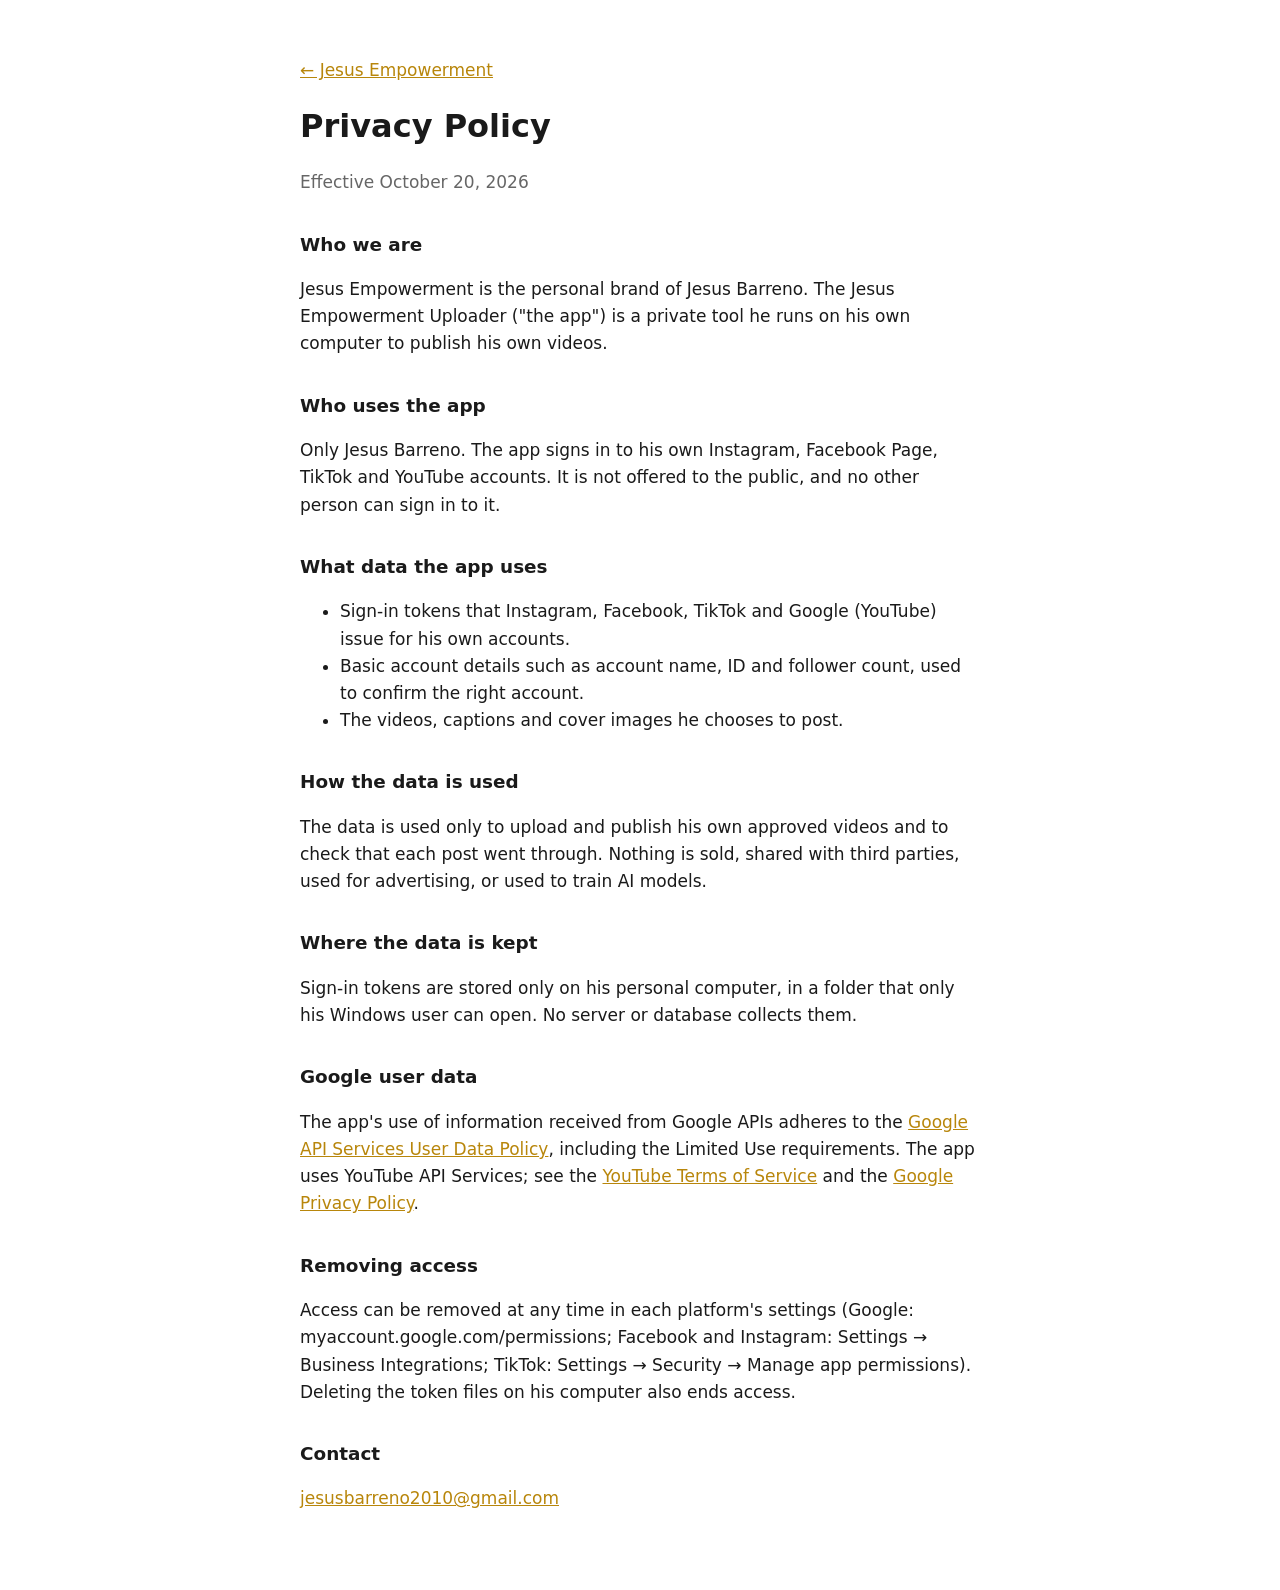
==== privacy.html @ 36e12131 "Jesus Empowerment home, privacy policy and terms" ====
<!doctype html>
<html lang="en">
<head>
<meta charset="utf-8">
<meta name="viewport" content="width=device-width, initial-scale=1">
<title>Privacy Policy</title>
<link rel="stylesheet" href="style.css">
</head>
<body>
<main>
  <p><a href="index.html">← Jesus Empowerment</a></p>
  <h1>Privacy Policy</h1>
  <p class="muted">Effective October 20, 2026</p>

  <h2>Who we are</h2>
  <p>Jesus Empowerment is the personal brand of Jesus Barreno. The Jesus Empowerment Uploader ("the app") is a
     private tool he runs on his own computer to publish his own videos.</p>

  <h2>Who uses the app</h2>
  <p>Only Jesus Barreno. The app signs in to his own Instagram, Facebook Page, TikTok and YouTube accounts. It is
     not offered to the public, and no other person can sign in to it.</p>

  <h2>What data the app uses</h2>
  <ul>
    <li>Sign-in tokens that Instagram, Facebook, TikTok and Google (YouTube) issue for his own accounts.</li>
    <li>Basic account details such as account name, ID and follower count, used to confirm the right account.</li>
    <li>The videos, captions and cover images he chooses to post.</li>
  </ul>

  <h2>How the data is used</h2>
  <p>The data is used only to upload and publish his own approved videos and to check that each post went
     through. Nothing is sold, shared with third parties, used for advertising, or used to train AI models.</p>

  <h2>Where the data is kept</h2>
  <p>Sign-in tokens are stored only on his personal computer, in a folder that only his Windows user can open.
     No server or database collects them.</p>

  <h2>Google user data</h2>
  <p>The app's use of information received from Google APIs adheres to the
     <a href="https://developers.google.com/terms/api-services-user-data-policy">Google API Services User Data
     Policy</a>, including the Limited Use requirements. The app uses YouTube API Services; see the
     <a href="https://www.youtube.com/t/terms">YouTube Terms of Service</a> and the
     <a href="https://policies.google.com/privacy">Google Privacy Policy</a>.</p>

  <h2>Removing access</h2>
  <p>Access can be removed at any time in each platform's settings (Google: myaccount.google.com/permissions;
     Facebook and Instagram: Settings → Business Integrations; TikTok: Settings → Security → Manage app
     permissions). Deleting the token files on his computer also ends access.</p>

  <h2>Contact</h2>
  <p><a href="mailto:jesusbarreno2010@gmail.com">jesusbarreno2010@gmail.com</a></p>
</main>
</body>
</html>
---- style.css ----
:root { --bg: #ffffff; --fg: #1a1a1a; --muted: #666; --accent: #b8860b; }
@media (prefers-color-scheme: dark) { :root { --bg: #111; --fg: #eee; --muted: #aaa; --accent: #e0b040; } }
body { margin: 0; background: var(--bg); color: var(--fg); font: 17px/1.6 system-ui, -apple-system, "Segoe UI", sans-serif; }
main { max-width: 680px; margin: 0 auto; padding: 40px 16px 60px; }
h1 { font-size: 2rem; margin: 0 0 .3em; }
h2 { font-size: 1.15rem; margin-top: 1.8em; }
a { color: var(--accent); }
.lead { font-size: 1.15rem; }
.muted { color: var(--muted); }
.links { list-style: none; padding: 0; display: flex; flex-wrap: wrap; gap: 10px 20px; }
footer { margin-top: 3em; color: var(--muted); font-size: .95rem; }
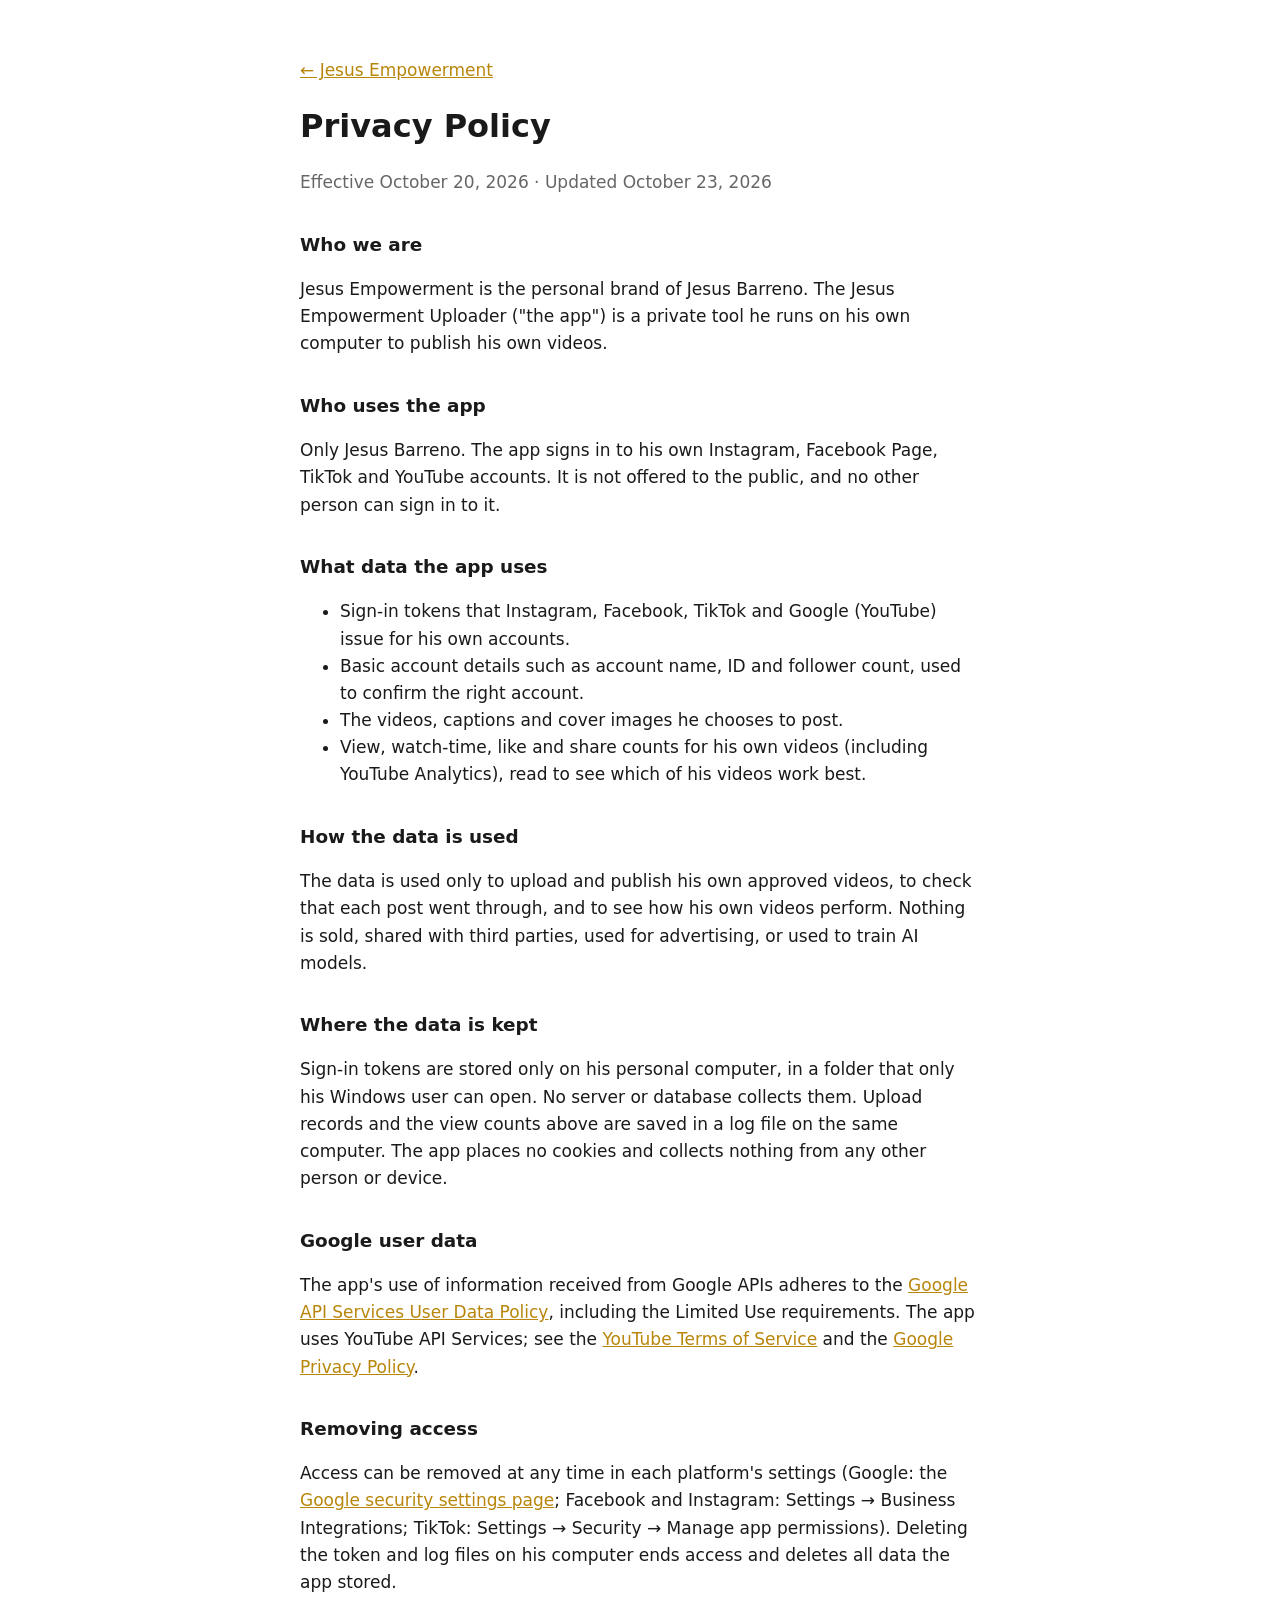
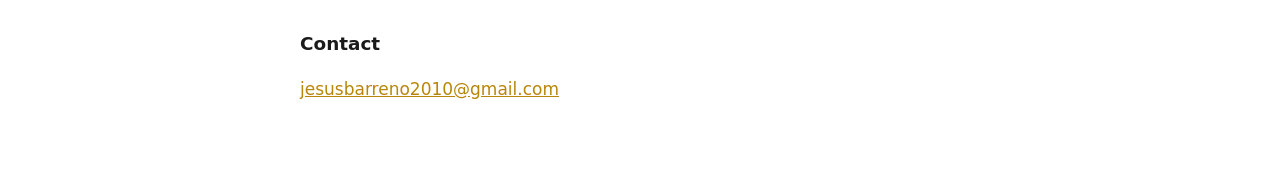
==== commit afb0bc8f: "Privacy + terms: YouTube API Services policy items (revoke link, no cookies, stats, YouTube ToS bind" ====
--- a/privacy.html
+++ b/privacy.html
@@ -10,7 +10,7 @@
 <main>
   <p><a href="index.html">← Jesus Empowerment</a></p>
   <h1>Privacy Policy</h1>
-  <p class="muted">Effective October 20, 2026</p>
+  <p class="muted">Effective October 20, 2026 · Updated October 23, 2026</p>
 
   <h2>Who we are</h2>
   <p>Jesus Empowerment is the personal brand of Jesus Barreno. The Jesus Empowerment Uploader ("the app") is a
@@ -25,15 +25,18 @@
     <li>Sign-in tokens that Instagram, Facebook, TikTok and Google (YouTube) issue for his own accounts.</li>
     <li>Basic account details such as account name, ID and follower count, used to confirm the right account.</li>
     <li>The videos, captions and cover images he chooses to post.</li>
+    <li>View, watch-time, like and share counts for his own videos (including YouTube Analytics), read to see
+        which of his videos work best.</li>
   </ul>
 
   <h2>How the data is used</h2>
-  <p>The data is used only to upload and publish his own approved videos and to check that each post went
-     through. Nothing is sold, shared with third parties, used for advertising, or used to train AI models.</p>
+  <p>The data is used only to upload and publish his own approved videos, to check that each post went
+     through, and to see how his own videos perform. Nothing is sold, shared with third parties, used for advertising, or used to train AI models.</p>
 
   <h2>Where the data is kept</h2>
   <p>Sign-in tokens are stored only on his personal computer, in a folder that only his Windows user can open.
-     No server or database collects them.</p>
+     No server or database collects them. Upload records and the view counts above are saved in a log file on
+     the same computer. The app places no cookies and collects nothing from any other person or device.</p>
 
   <h2>Google user data</h2>
   <p>The app's use of information received from Google APIs adheres to the
@@ -43,9 +46,11 @@
      <a href="https://policies.google.com/privacy">Google Privacy Policy</a>.</p>
 
   <h2>Removing access</h2>
-  <p>Access can be removed at any time in each platform's settings (Google: myaccount.google.com/permissions;
+  <p>Access can be removed at any time in each platform's settings (Google: the
+     <a href="https://security.google.com/settings/security/permissions">Google security settings page</a>;
      Facebook and Instagram: Settings → Business Integrations; TikTok: Settings → Security → Manage app
-     permissions). Deleting the token files on his computer also ends access.</p>
+     permissions). Deleting the token and log files on his computer ends access and deletes all data the app
+     stored.</p>
 
   <h2>Contact</h2>
   <p><a href="mailto:jesusbarreno2010@gmail.com">jesusbarreno2010@gmail.com</a></p>
